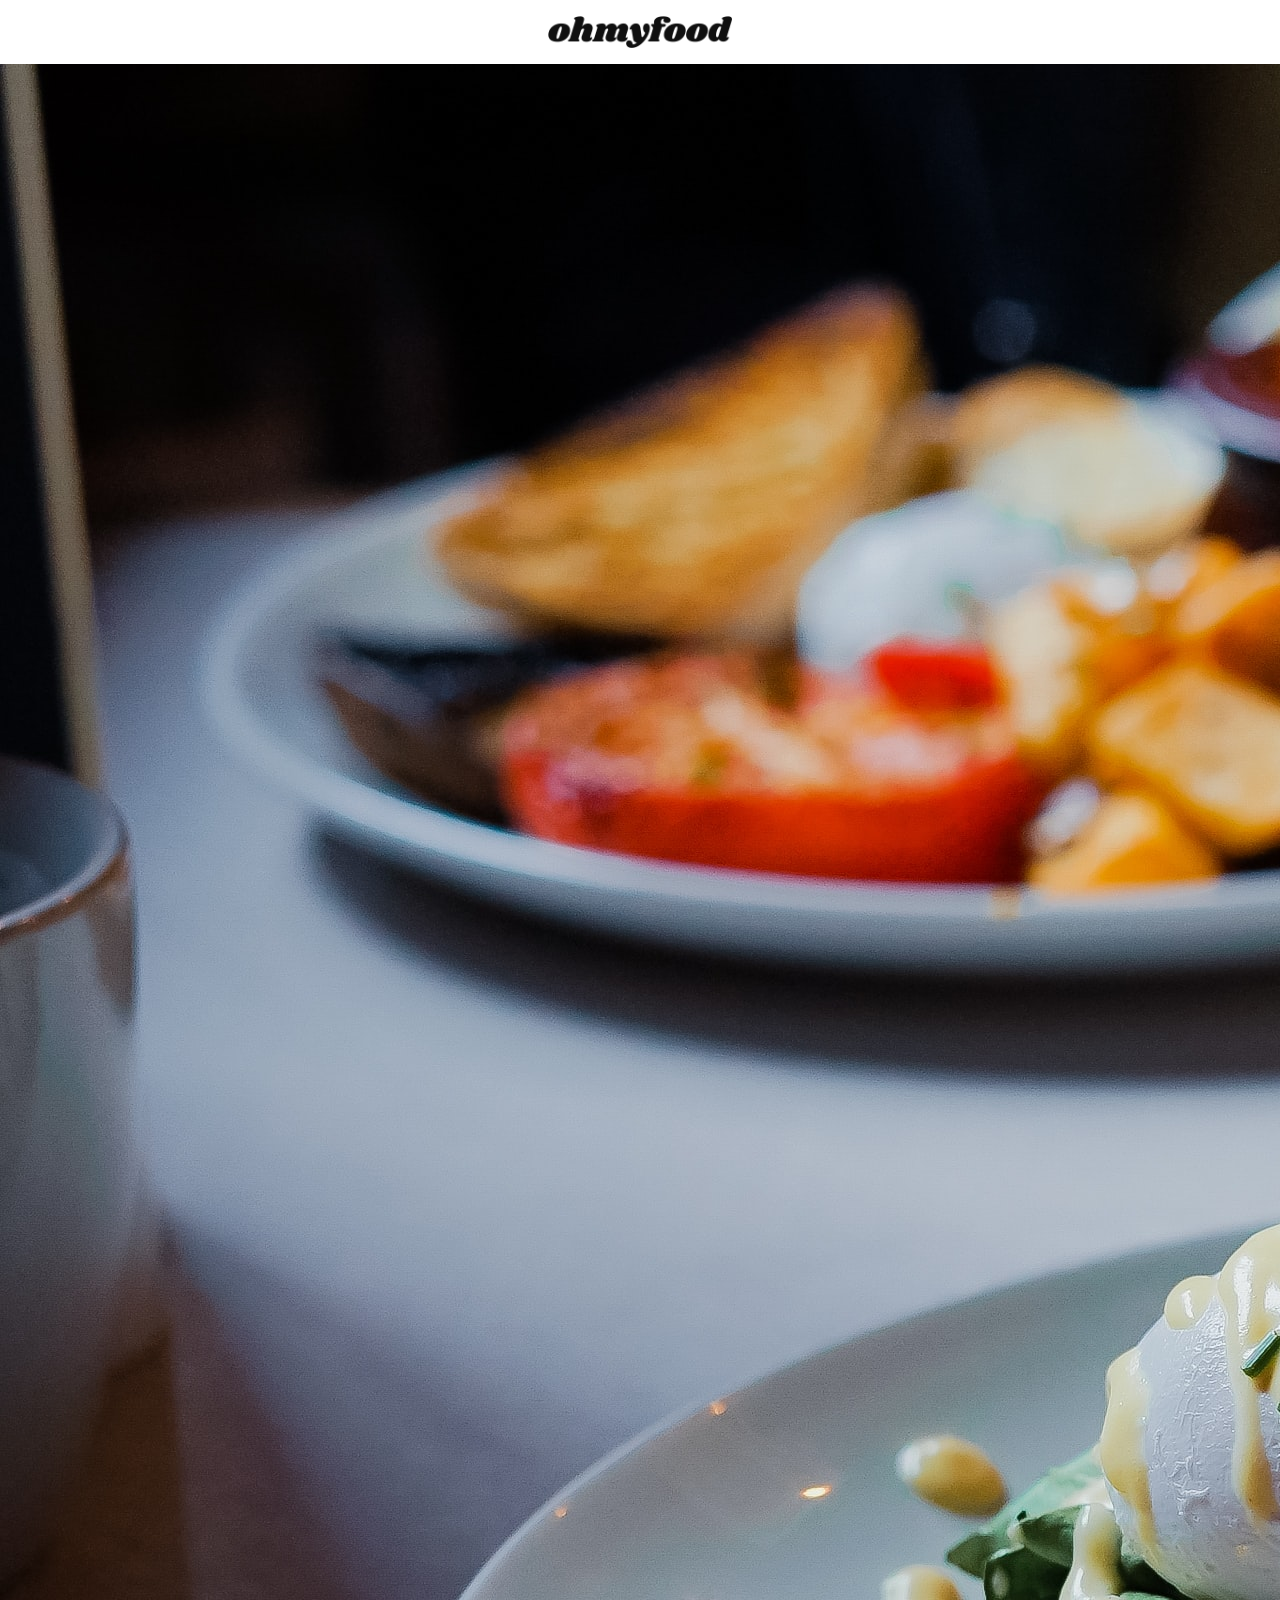
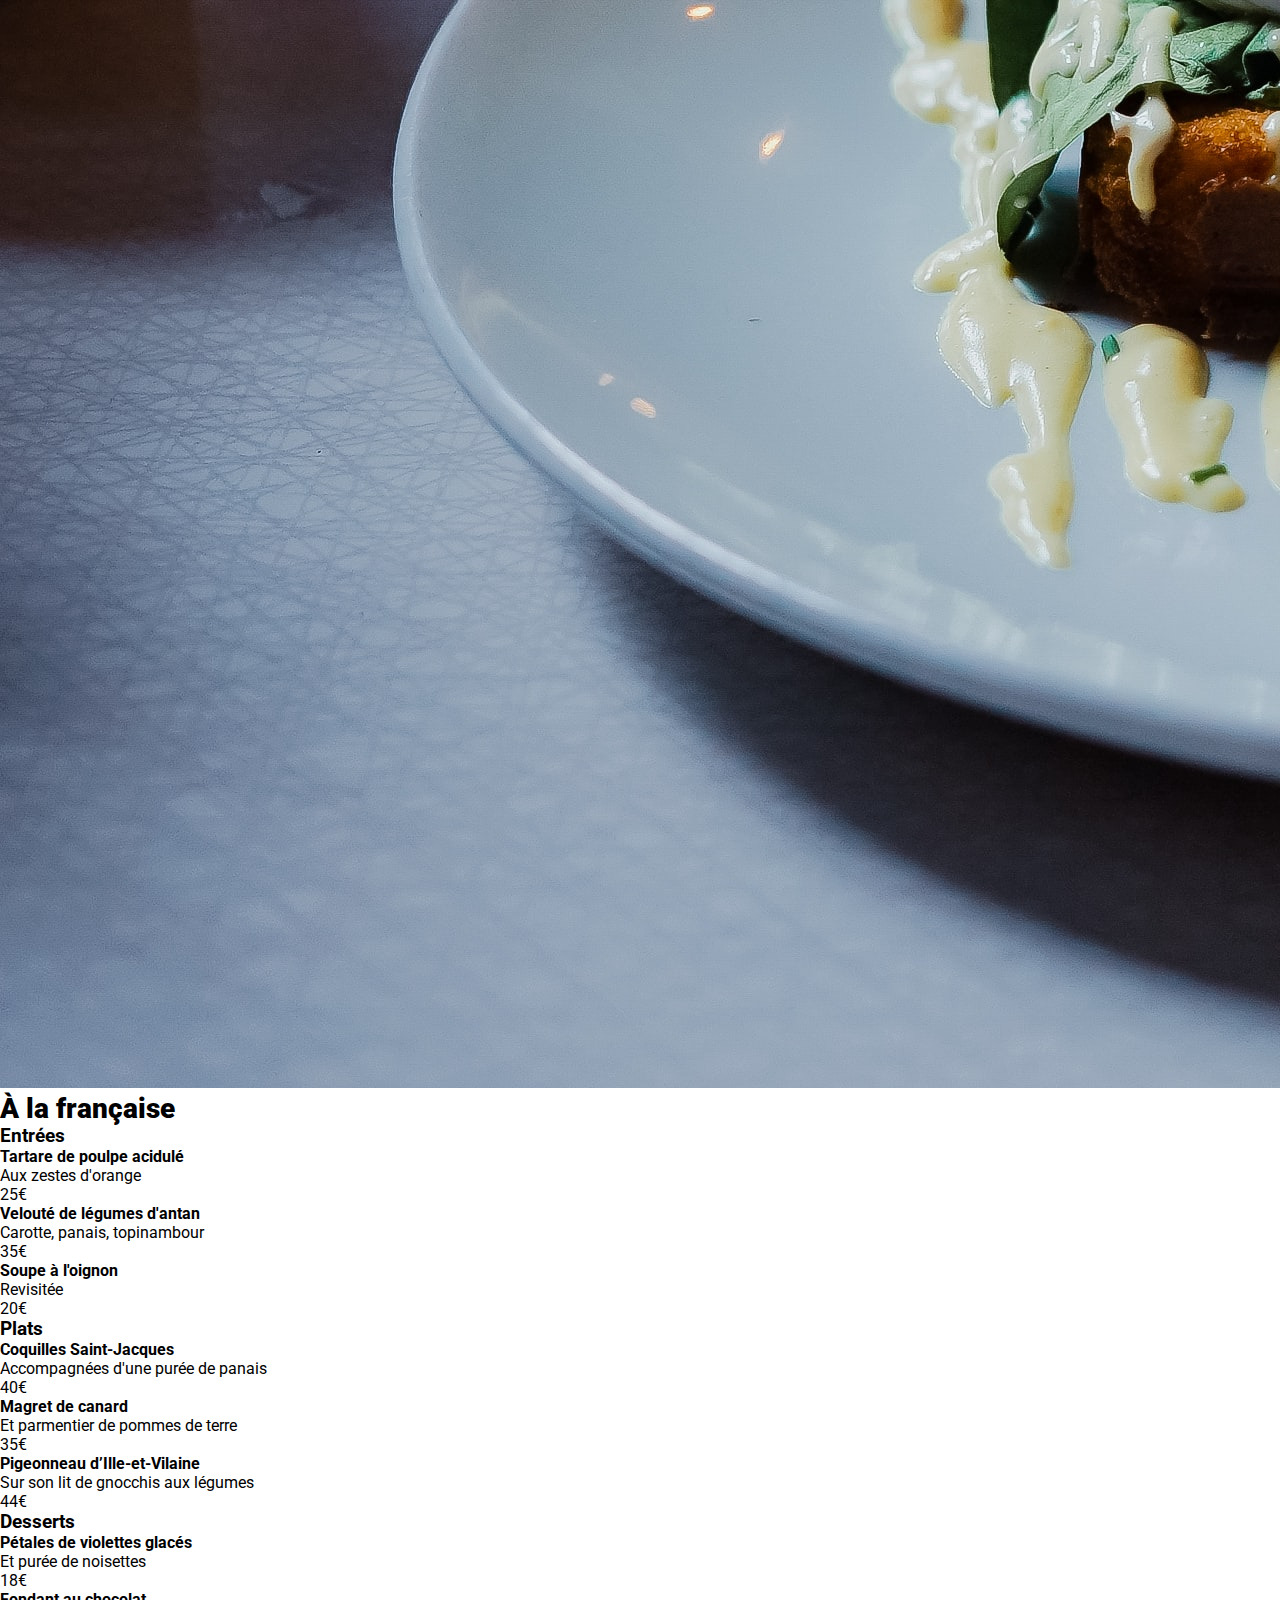
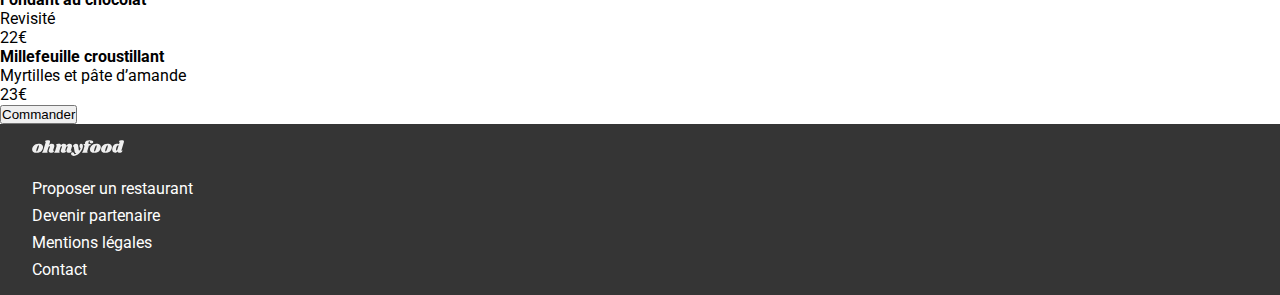
==== menu/a_la_francaise.html @ ee27cae1 "Menu - A la française" ====
<!DOCTYPE html>
<html lang="fr">
<head>
    <meta charset="UTF-8">
    <meta name="viewport" content="width=device-width, initial-scale=1.0">
    <title>Menu - À la française</title>
    <!-- Font Awesome-->
    <link rel="stylesheet" 
            href="https://cdnjs.cloudflare.com/ajax/libs/font-awesome/6.2.0/css/all.min.css" 
            integrity="sha512-xh6O/CkQoPOWDdYTDqeRdPCVd1SpvCA9XXcUnZS2FmJNp1coAFzvtCN9BmamE+4aHK8yyUHUSCcJHgXloTyT2A==" 
            crossorigin="anonymous" 
            referrerpolicy="no-referrer" >
    <!-- Google Font -->
    <link rel="preconnect" href="https://fonts.googleapis.com">
    <link rel="preconnect" href="https://fonts.gstatic.com" crossorigin>
    <link href="https://fonts.googleapis.com/css2?family=Roboto:wght@100;300;400;500;700;900&family=Shrikhand&display=swap" rel="stylesheet">
    <!-- CSS -->
    <link rel="stylesheet" href="../css/main.css">
</head>
<body>
    
    <header class="header">
        <a href="../index.html">
            <i class="fa-solid fa-arrow-left header__icon"></i>
        </a>
        <h1 class="header__logo">
            <img class="header__img" src="../images/logo/ohmyfood.png" alt="Ohmyfood">
        </h1>
    </header>

    <main class="main">
        <!-- Section dédiée à l'image du restaurant -->
        <aside class="background">
            <img class="background__img" src="../images/restaurants/toa-heftiba-DQKerTsQwi0-unsplash.jpg">
        </aside>

        <!-- Section dédiée aux menus -->
        <section id="menu" class="menu">
            <header class="menu__header">
                <h2 class="menu__title">À la française</h2>
                <i></i>
                <i></i>
            </header>
            
            <div class="submenus">

                <section class="submenu">
                    <h3 class="submenu__title">Entrées</h3>
                    <div class="menu-item">
                        <header class="menu-item__header">
                            <h4 class="menu-item__title">Tartare de poulpe acidulé</h4>
                            <p class="menu-item__desc">Aux zestes d'orange</p>
                        </header>
                        <span class="menu-item__price">25€</span>
                    </div>
                    <div class="menu-item">
                        <header class="menu-item__header">
                            <h4 class="menu-item__title">Velouté de légumes d'antan</h4>
                            <p class="menu-item__desc">Carotte, panais, topinambour</p>
                        </header>
                        <span class="menu-item__price">35€</span>
                    </div>
                    <div class="menu-item">
                        <header class="menu-item__header">
                            <h4 class="menu-item__title">Soupe à l'oignon</h4>
                            <p class="menu-item__desc">Revisitée</p>
                        </header>
                        <span class="menu-item__price">20€</span>
                    </div>
                </section>

                <section class="submenu">
                    <h3 class="submenu__title">Plats</h3>
                    <div class="menu-item">
                        <header class="menu-item__header">
                            <h4 class="menu-item__title">Coquilles Saint-Jacques</h4>
                            <p class="menu-item__desc">Accompagnées d'une purée de panais</p>
                        </header>
                        <span class="menu-item__price">40€</span>
                    </div>
                    <div class="menu-item">
                        <header class="menu-item__header">
                            <h4 class="menu-item__title">Magret de canard</h4>
                            <p class="menu-item__desc">Et parmentier de pommes de terre</p>
                        </header>
                        <span class="menu-item__price">35€</span>
                    </div>
                    <div class="menu-item">
                        <header class="menu-item__header">
                            <h4 class="menu-item__title">Pigeonneau d’Ille-et-Vilaine</h4>
                            <p class="menu-item__desc">Sur son lit de gnocchis aux légumes</p>
                        </header>
                        <span class="menu-item__price">44€</span>
                    </div>
                </section>

                <section class="submenu">
                    <h3 class="submenu__title">Desserts</h3>
                    <div class="menu-item">
                        <header class="menu-item__header">
                            <h4 class="menu-item__title">Pétales de violettes glacés</h4>
                            <p class="menu-item__desc">Et purée de noisettes</p>
                        </header>
                        <span class="menu-item__price">18€</span>
                    </div>
                    <div class="menu-item">
                        <header class="menu-item__header">
                            <h4 class="menu-item__title">Fondant au chocolat</h4>
                            <p class="menu-item__desc">Revisité</p>
                        </header>
                        <span class="menu-item__price">22€</span>
                    </div>
                    <div class="menu-item">
                        <header class="menu-item__header">
                            <h4 class="menu-item__title">Millefeuille croustillant</h4>
                            <p class="menu-item__desc">Myrtilles et pâte d’amande</p>
                        </header>
                        <span class="menu-item__price">23€</span>
                    </div>
                </section>

            </div>

            <footer class="menu__footer">
                <button class="menu__btn">Commander</button>
            </footer>

        </section>

    </main>

    <footer id="footer" class="footer">
        <h4 class="footer__title">
            <img class="footer__logo" src="../images/logo/ohmyfood@2x.svg">
        </h4>
        <ul class="footer__list">
            <li class="footer__item">
                <a class="footer__link" href="#footer">
                    <i class="fa-solid fa-utensils footer__icon"></i>
                    Proposer un restaurant
                </a>
            </li>

            <li class="footer__item">
                <a class="footer__link" href="#footer">
                    <i class="fa-solid fa-handshake-angle footer__icon"></i>
                    Devenir partenaire
                </a>
            </li>

            <li class="footer__item">
                <a class="footer__link" href="#footer">Mentions légales</a>
            </li>

            <li class="footer__item">
                <a class="footer__link" href="mailto: contact@ohmyfood.com" target="_blank">Contact</a>
            </li>
        </ul>
    </footer>
    
</body>
</html>
---- css/main.css ----
@charset "UTF-8";
/*
    Author : Bertrand Sudre ;
*/
/* Color */
/* Font */
/* Weight */
/* Shadow */
/* Border */
* {
  margin: 0;
  padding: 0;
}

body {
  height: 100%;
}

/* Annulation des valeurs par défaut des navigateurs */
body {
  font-family: "Roboto", sans-serif;
}

h2 {
  font-size: 1.75rem;
  font-weight: 900;
}

.ordered-list {
  display: flex;
  flex-direction: column;
  gap: 1.25rem;
  margin: 2rem 0;
  padding: 0 0 0 0.5rem;
  list-style: none;
  counter-reset: item;
  font-size: 1.2rem;
}
.ordered-list__item {
  counter-increment: item;
  display: flex;
  align-items: center;
  padding: 1.5rem 1.5rem 1.5rem 0;
  position: relative;
  background-color: #F7F7F7;
  border-radius: 20px;
  box-shadow: 0px 5px 5px 0px rgba(0, 0, 0, 0.25);
}
.ordered-list__item:before {
  content: counter(item);
  display: inline-flex;
  justify-content: center;
  align-items: center;
  position: absolute;
  left: -0.6rem;
  width: 1.5rem;
  height: 1.5rem;
  font-size: 1rem;
  border-radius: 100%;
  background: #9356DC;
  color: white;
}
.ordered-list__item--highlight {
  background-color: rgba(147, 86, 220, 0.1);
}
.ordered-list__icon {
  color: #7E7E7E;
  font-size: 1.5rem;
  width: 27px;
  margin: 0 1rem 0 2rem;
  align-self: center;
}
.ordered-list__icon--highlight {
  color: #9356DC;
}
.ordered-list__text {
  font-weight: 500;
}

.card {
  display: block;
  position: relative;
  border-radius: 1rem;
  background-color: #fff;
  text-decoration: none;
  color: #000;
  box-shadow: 0px 5px 5px 0px rgba(0, 0, 0, 0.25);
}
.card__img {
  height: 13rem;
  width: 100%;
  border-radius: 1rem 1rem 0 0;
  -o-object-fit: cover;
     object-fit: cover;
}
.card__new {
  padding: 0.5rem 0.75rem;
  position: absolute;
  top: 1rem;
  right: 1rem;
  border-radius: 0.25rem;
  background-color: #99E2D0;
  color: #1b6150;
}
.card__footer {
  display: flex;
  justify-content: space-between;
  padding: 1rem;
}

.header {
  height: 2rem;
  padding: 1rem 0 1rem 0;
  text-align: center;
  vertical-align: center;
}
.header > h1 {
  height: 100%;
}
.header__img {
  height: 100%;
}

.footer {
  background-color: #353535;
  padding: 1rem 2rem;
}
.footer__title {
  font-family: "Shrikhand", cursive;
  color: #fff;
  margin-bottom: 1rem;
}
.footer__logo {
  height: 1rem;
  filter: invert(1);
}
.footer__link {
  text-decoration: none;
  color: #fff;
}
.footer__list {
  display: flex;
  flex-direction: column;
  gap: 0.5rem;
}
.footer__item {
  list-style: none;
}

.location {
  display: flex;
  justify-content: center;
  padding: 1.25rem 1rem;
  font-size: 1.25rem;
  color: #353535;
  background-color: #EAEAEA;
  box-shadow: 0px 5px 5px -5px rgba(0, 0, 0, 0.25) inset;
}
.location__icon {
  margin-right: 1rem;
}
.location__text {
  font-weight: 500;
}

.introduction {
  padding: 2rem 1rem 4rem 1rem;
  text-align: center;
  background-color: #F7F7F7;
}
.introduction__title {
  margin-bottom: 1rem;
}
.introduction__subtitle {
  margin-bottom: 3rem;
  font-weight: 300;
  color: #353535;
}
.introduction__link {
  color: #fff;
  text-decoration: none;
  padding: 1rem 1.25rem;
  border-radius: 40px;
  box-shadow: 0px 5px 5px 0px rgba(0, 0, 0, 0.25);
  background: linear-gradient(355deg, #9356DC 10%, #FF79DA 90%);
  font-weight: 500;
}

.functioning {
  padding: 3rem 1.5rem;
}

.restaurants {
  padding: 3rem 1.5rem;
  background-color: #F7F7F7;
}

.cards {
  margin: 2rem 0 0 0;
  display: flex;
  flex-direction: column;
  gap: 2rem;
}/*# sourceMappingURL=main.css.map */
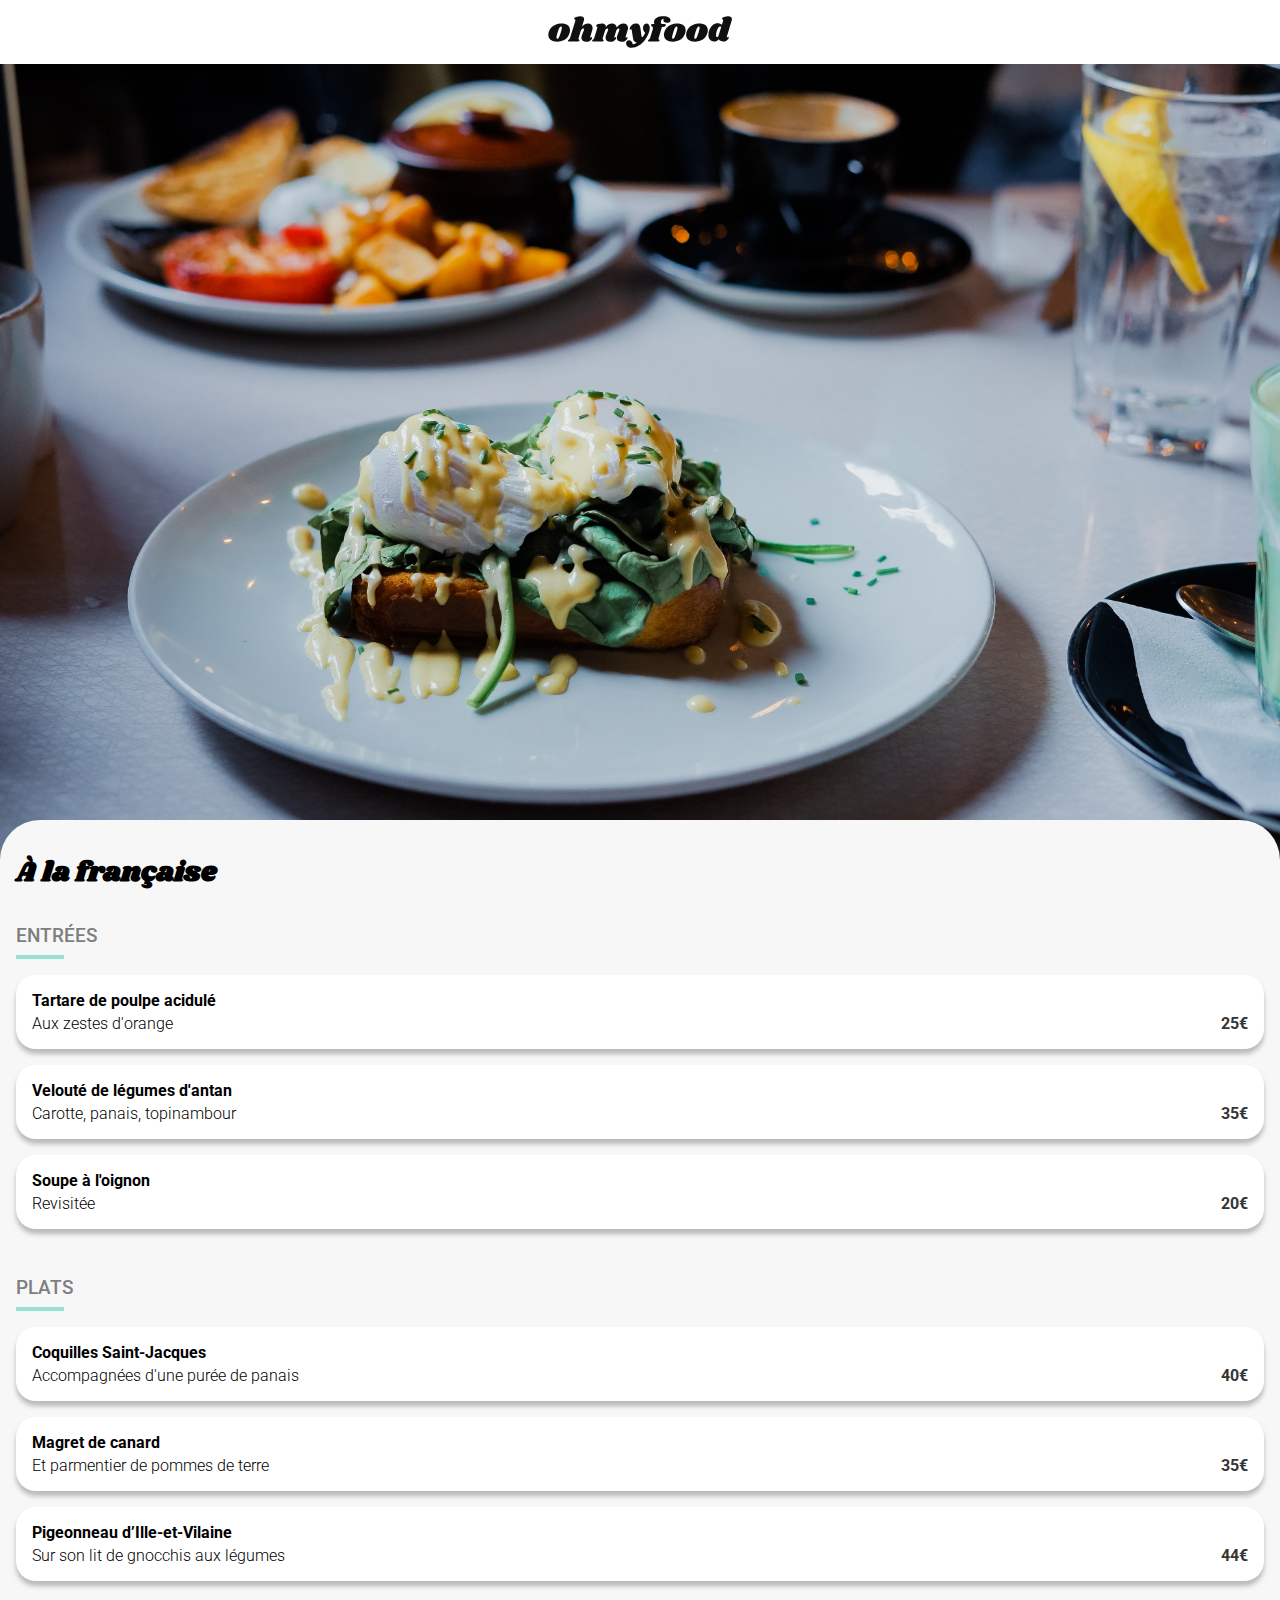
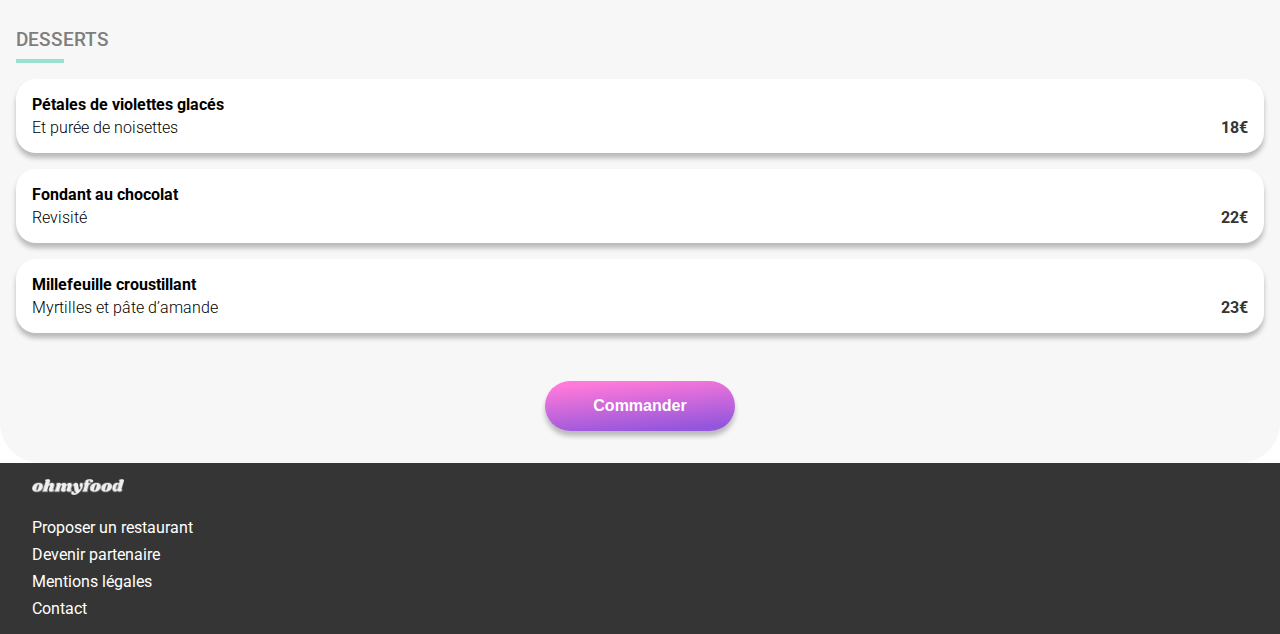
==== commit 0739b3dd: "Menu" ====
--- a/menu/a_la_francaise.html
+++ b/menu/a_la_francaise.html
@@ -24,14 +24,16 @@
             <i class="fa-solid fa-arrow-left header__icon"></i>
         </a>
         <h1 class="header__logo">
-            <img class="header__img" src="../images/logo/ohmyfood.png" alt="Ohmyfood">
+            <a class="header__link" href="../index.html">
+                <img class="header__img" src="../images/logo/ohmyfood@2x.svg" alt="ohmyfood">
+            </a>
         </h1>
     </header>
 
     <main class="main">
         <!-- Section dédiée à l'image du restaurant -->
         <aside class="background">
-            <img class="background__img" src="../images/restaurants/toa-heftiba-DQKerTsQwi0-unsplash.jpg">
+            <img class="background__img" src="../images/restaurants/toa-heftiba-DQKerTsQwi0-unsplash.jpg" alt="image d'un plat du restaurant">
         </aside>
 
         <!-- Section dédiée aux menus -->
@@ -131,7 +133,7 @@
 
     <footer id="footer" class="footer">
         <h4 class="footer__title">
-            <img class="footer__logo" src="../images/logo/ohmyfood@2x.svg">
+            <img class="footer__logo" src="../images/logo/ohmyfood.png" alt="ohmyfood">
         </h4>
         <ul class="footer__list">
             <li class="footer__item">
@@ -153,7 +155,7 @@
             </li>
 
             <li class="footer__item">
-                <a class="footer__link" href="mailto: contact@ohmyfood.com" target="_blank">Contact</a>
+                <a class="footer__link" href="mailto:contact@ohmyfood.com" target="_blank">Contact</a>
             </li>
         </ul>
     </footer>
--- a/css/main.css
+++ b/css/main.css
@@ -14,6 +14,8 @@
 
 body {
   height: 100%;
+  max-width: 1400px;
+  margin: auto;
 }
 
 /* Annulation des valeurs par défaut des navigateurs */
@@ -108,13 +110,63 @@
   padding: 1rem;
 }
 
+.submenu {
+  display: flex;
+  flex-direction: column;
+  gap: 1rem;
+  margin-bottom: 3rem;
+}
+.submenu__title {
+  text-transform: uppercase;
+  color: #7E7E7E;
+  font-weight: 500;
+  padding-bottom: 0.5rem;
+  border-bottom-style: solid;
+  border-bottom-width: 0.25rem;
+  border-bottom-color: #99E2D0;
+  width: 3rem;
+}
+
+.menu-item {
+  display: flex;
+  justify-content: space-between;
+  align-items: flex-end;
+  background: #fff;
+  padding: 1rem;
+  border-radius: 20px;
+  box-shadow: 0px 5px 5px 0px rgba(0, 0, 0, 0.25);
+}
+.menu-item__header {
+  display: flex;
+  flex-direction: column;
+  gap: 0.25rem;
+}
+.menu-item__title {
+  font-weight: 700;
+}
+.menu-item__desc {
+  font-weight: 300;
+}
+.menu-item__price {
+  font-weight: 700;
+  color: #353535;
+}
+
 .header {
   height: 2rem;
   padding: 1rem 0 1rem 0;
   text-align: center;
   vertical-align: center;
-}
-.header > h1 {
+  position: relative;
+}
+.header__icon {
+  position: absolute;
+  left: 1rem;
+  font-size: 1.5rem;
+  color: #000;
+  vertical-align: center;
+}
+.header__logo {
   height: 100%;
 }
 .header__img {
@@ -200,4 +252,41 @@
   display: flex;
   flex-direction: column;
   gap: 2rem;
+}
+
+.background {
+  width: 100%;
+}
+.background__img {
+  width: 100%;
+  max-height: 50rem;
+  -o-object-fit: cover;
+     object-fit: cover;
+}
+
+.menu {
+  padding: 2rem 1rem;
+  background-color: #F7F7F7;
+  border-radius: 40px;
+  margin-top: -3rem;
+  position: relative;
+}
+.menu__header {
+  margin-bottom: 2rem;
+}
+.menu__title {
+  font-family: "Shrikhand", cursive;
+}
+.menu__footer {
+  text-align: center;
+}
+.menu__btn {
+  font-size: 1rem;
+  border: none;
+  color: #fff;
+  padding: 1rem 3rem;
+  border-radius: 40px;
+  box-shadow: 0px 5px 5px 0px rgba(0, 0, 0, 0.25);
+  background: linear-gradient(355deg, #9356DC 10%, #FF79DA 90%);
+  font-weight: 700;
 }/*# sourceMappingURL=main.css.map */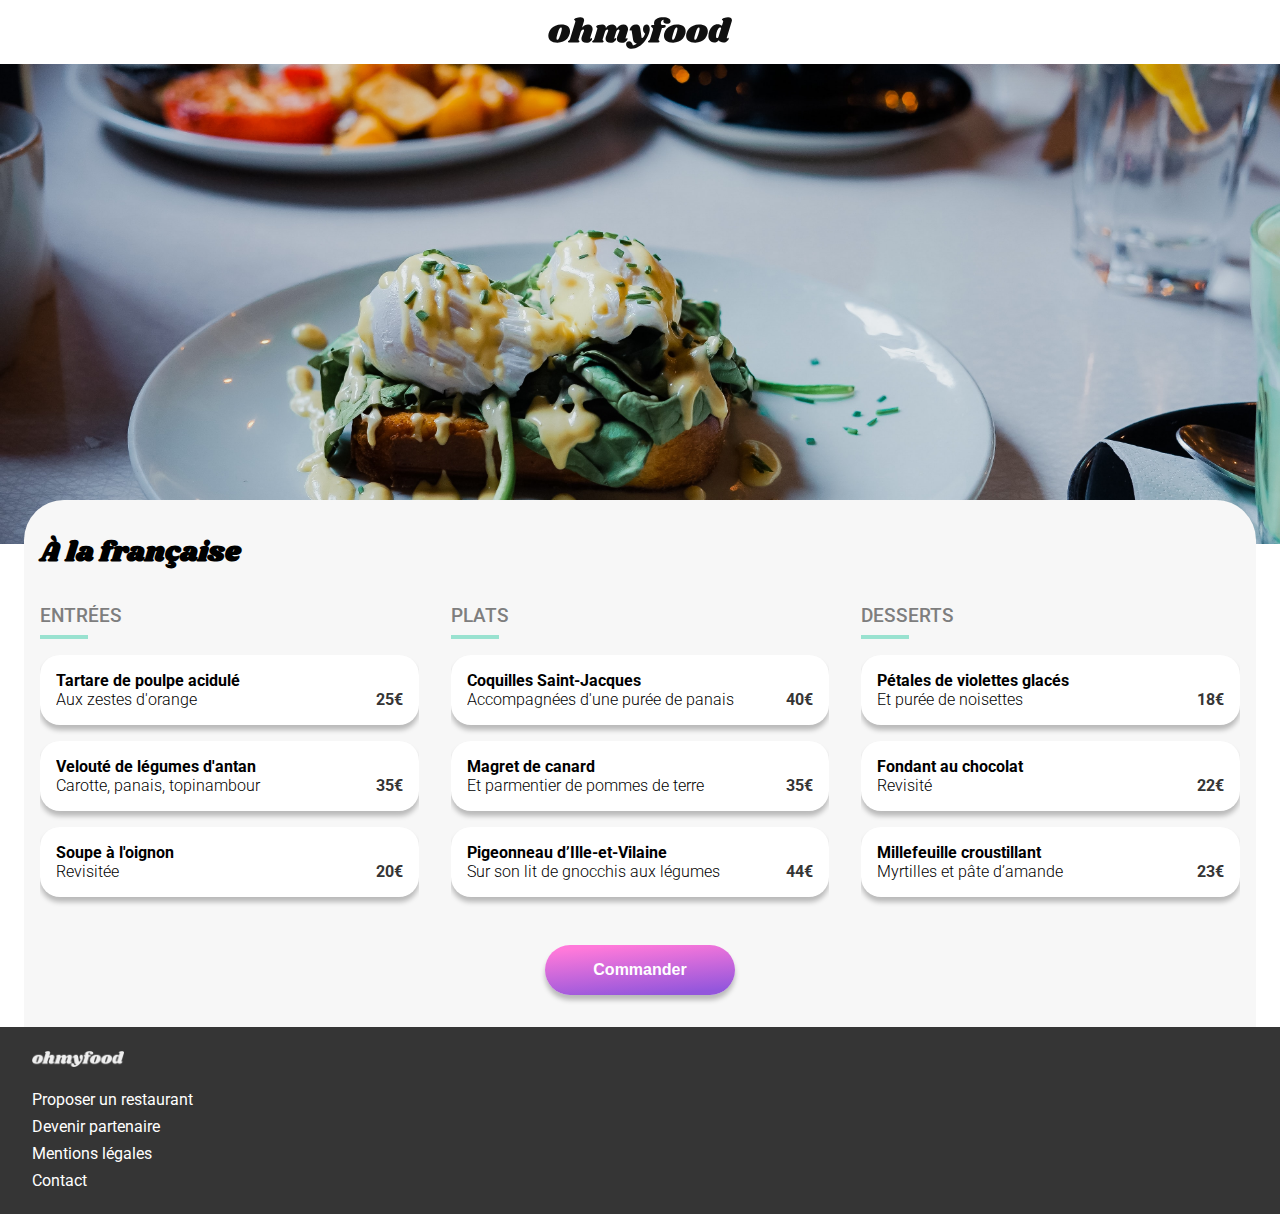
==== commit 493a4867: "Mise en place des animations" ====
--- a/menu/a_la_francaise.html
+++ b/menu/a_la_francaise.html
@@ -40,91 +40,141 @@
         <section id="menu" class="menu">
             <header class="menu__header">
                 <h2 class="menu__title">À la française</h2>
-                <i></i>
-                <i></i>
+                <div class="card__btn">
+                    <i class="fa-regular fa-heart fa-2x menu__icon card__icon card__icon--empty"></i>
+                    <i class="fa-solid fa-heart fa-2x menu__icon card__icon card__icon--fill"></i>
+                </div>
             </header>
             
             <div class="submenus">
 
                 <section class="submenu">
                     <h3 class="submenu__title">Entrées</h3>
-                    <div class="menu-item">
+                    <div class="delay-0 menu-item">
                         <header class="menu-item__header">
                             <h4 class="menu-item__title">Tartare de poulpe acidulé</h4>
                             <p class="menu-item__desc">Aux zestes d'orange</p>
                         </header>
                         <span class="menu-item__price">25€</span>
-                    </div>
-                    <div class="menu-item">
+                        <div class="menu-item__verif">
+                            <div class="menu-item__animatedIcon">
+                                <i class="fa-solid fa-check menu-item__icon"></i>
+                            </div>
+                        </div>
+                    </div>
+
+                    <div class="delay-1 menu-item">
                         <header class="menu-item__header">
                             <h4 class="menu-item__title">Velouté de légumes d'antan</h4>
                             <p class="menu-item__desc">Carotte, panais, topinambour</p>
                         </header>
                         <span class="menu-item__price">35€</span>
-                    </div>
-                    <div class="menu-item">
+                        <div class="menu-item__verif">
+                            <div class="menu-item__animatedIcon">
+                                <i class="fa-solid fa-check menu-item__icon"></i>
+                            </div>
+                        </div>
+                    </div>
+
+                    <div class="delay-2 menu-item">
                         <header class="menu-item__header">
                             <h4 class="menu-item__title">Soupe à l'oignon</h4>
                             <p class="menu-item__desc">Revisitée</p>
                         </header>
                         <span class="menu-item__price">20€</span>
-                    </div>
+                        <div class="menu-item__verif">
+                            <div class="menu-item__animatedIcon">
+                                <i class="fa-solid fa-check menu-item__icon"></i>
+                            </div>
+                        </div>
+                    </div>
+
                 </section>
 
                 <section class="submenu">
                     <h3 class="submenu__title">Plats</h3>
-                    <div class="menu-item">
+                    <div class="delay-3 menu-item">
                         <header class="menu-item__header">
                             <h4 class="menu-item__title">Coquilles Saint-Jacques</h4>
                             <p class="menu-item__desc">Accompagnées d'une purée de panais</p>
                         </header>
                         <span class="menu-item__price">40€</span>
-                    </div>
-                    <div class="menu-item">
+                        <div class="menu-item__verif">
+                            <div class="menu-item__animatedIcon">
+                                <i class="fa-solid fa-check menu-item__icon"></i>
+                            </div>
+                        </div>
+                    </div>
+                    <div class="delay-4 menu-item">
                         <header class="menu-item__header">
                             <h4 class="menu-item__title">Magret de canard</h4>
                             <p class="menu-item__desc">Et parmentier de pommes de terre</p>
                         </header>
                         <span class="menu-item__price">35€</span>
-                    </div>
-                    <div class="menu-item">
+                        <div class="menu-item__verif">
+                            <div class="menu-item__animatedIcon">
+                                <i class="fa-solid fa-check menu-item__icon"></i>
+                            </div>
+                        </div>
+                    </div>
+                    <div class="delay-5 menu-item">
                         <header class="menu-item__header">
                             <h4 class="menu-item__title">Pigeonneau d’Ille-et-Vilaine</h4>
                             <p class="menu-item__desc">Sur son lit de gnocchis aux légumes</p>
                         </header>
                         <span class="menu-item__price">44€</span>
+                        <div class="menu-item__verif">
+                            <div class="menu-item__animatedIcon">
+                                <i class="fa-solid fa-check menu-item__icon"></i>
+                            </div>
+                        </div>
                     </div>
                 </section>
 
                 <section class="submenu">
                     <h3 class="submenu__title">Desserts</h3>
-                    <div class="menu-item">
+                    <div class="delay-6 menu-item">
                         <header class="menu-item__header">
                             <h4 class="menu-item__title">Pétales de violettes glacés</h4>
                             <p class="menu-item__desc">Et purée de noisettes</p>
                         </header>
                         <span class="menu-item__price">18€</span>
-                    </div>
-                    <div class="menu-item">
+                        <div class="menu-item__verif">
+                            <div class="menu-item__animatedIcon">
+                                <i class="fa-solid fa-check menu-item__icon"></i>
+                            </div>
+                        </div>
+                    </div>
+                    <div class="delay-7 menu-item">
                         <header class="menu-item__header">
                             <h4 class="menu-item__title">Fondant au chocolat</h4>
                             <p class="menu-item__desc">Revisité</p>
                         </header>
                         <span class="menu-item__price">22€</span>
-                    </div>
-                    <div class="menu-item">
+                        <div class="menu-item__verif">
+                            <div class="menu-item__animatedIcon">
+                                <i class="fa-solid fa-check menu-item__icon"></i>
+                            </div>
+                        </div>
+                    </div>
+                    <div class="delay-8 menu-item">
                         <header class="menu-item__header">
                             <h4 class="menu-item__title">Millefeuille croustillant</h4>
                             <p class="menu-item__desc">Myrtilles et pâte d’amande</p>
                         </header>
                         <span class="menu-item__price">23€</span>
+                        <div class="menu-item__verif">
+                            <div class="menu-item__animatedIcon">
+                                <i class="fa-solid fa-check menu-item__icon"></i>
+                            </div>
+                        </div>
                     </div>
                 </section>
 
             </div>
 
             <footer class="menu__footer">
-                <button class="menu__btn">Commander</button>
+                <button class="menu__btn button">Commander</button>
             </footer>
 
         </section>
--- a/css/main.css
+++ b/css/main.css
@@ -7,6 +7,7 @@
 /* Weight */
 /* Shadow */
 /* Border */
+/* Width */
 * {
   margin: 0;
   padding: 0;
@@ -14,7 +15,6 @@
 
 body {
   height: 100%;
-  max-width: 1400px;
   margin: auto;
 }
 
@@ -26,6 +26,67 @@
 h2 {
   font-size: 1.75rem;
   font-weight: 900;
+}
+
+@-webkit-keyframes appear {
+  0% {
+    transform: scale(0);
+  }
+  100% {
+    transform: scale(1);
+  }
+}
+
+@keyframes appear {
+  0% {
+    transform: scale(0);
+  }
+  100% {
+    transform: scale(1);
+  }
+}
+@-webkit-keyframes loader {
+  100% {
+    opacity: 0;
+    z-index: -1;
+  }
+}
+@keyframes loader {
+  100% {
+    opacity: 0;
+    z-index: -1;
+  }
+}
+@-webkit-keyframes spin {
+  0% {
+    transform: rotate(0deg);
+  }
+  100% {
+    transform: rotate(360deg);
+  }
+}
+@keyframes spin {
+  0% {
+    transform: rotate(0deg);
+  }
+  100% {
+    transform: rotate(360deg);
+  }
+}
+.button {
+  color: #fff;
+  text-decoration: none;
+  padding: 1rem 1.25rem;
+  border-radius: 40px;
+  box-shadow: 0px 5px 5px 0px rgba(0, 0, 0, 0.25);
+  background: linear-gradient(355deg, #9356DC 10%, #FF79DA 90%);
+  font-weight: 500;
+  transition-duration: 300ms;
+  cursor: pointer;
+}
+.button:hover {
+  opacity: 0.8;
+  box-shadow: 0px 5px 5px 0px rgba(0, 0, 0, 0.75);
 }
 
 .ordered-list {
@@ -65,6 +126,11 @@
 .ordered-list__item--highlight {
   background-color: rgba(147, 86, 220, 0.1);
 }
+@media screen and (min-width: 1090px) {
+  .ordered-list__item {
+    flex: 1;
+  }
+}
 .ordered-list__icon {
   color: #7E7E7E;
   font-size: 1.5rem;
@@ -77,6 +143,11 @@
 }
 .ordered-list__text {
   font-weight: 500;
+}
+@media screen and (min-width: 1090px) {
+  .ordered-list {
+    flex-direction: row;
+  }
 }
 
 .card {
@@ -109,12 +180,44 @@
   justify-content: space-between;
   padding: 1rem;
 }
+.card__btn {
+  position: relative;
+}
+.card__icon {
+  position: absolute;
+  top: 0;
+  right: 0;
+  transition: opacity 0.4s;
+}
+.card__icon--empty {
+  opacity: 0.7;
+}
+.card__icon--empty:hover {
+  opacity: 0;
+}
+.card__icon--fill {
+  background: linear-gradient(355deg, #9356DC 10%, #FF79DA 90%);
+  -webkit-background-clip: text;
+          background-clip: text;
+  -webkit-text-fill-color: transparent;
+  opacity: 0;
+}
+.card__icon--fill:hover {
+  opacity: 1;
+}
+@media screen and (min-width: 1090px) {
+  .card {
+    flex: 0 0 48%;
+  }
+}
 
 .submenu {
   display: flex;
   flex-direction: column;
   gap: 1rem;
-  margin-bottom: 3rem;
+  padding-bottom: 1rem;
+  margin-bottom: 2rem;
+  overflow: hidden;
 }
 .submenu__title {
   text-transform: uppercase;
@@ -126,30 +229,165 @@
   border-bottom-color: #99E2D0;
   width: 3rem;
 }
+@media screen and (min-width: 1090px) {
+  .submenu {
+    flex: 1;
+  }
+}
 
 .menu-item {
   display: flex;
   justify-content: space-between;
   align-items: flex-end;
   background: #fff;
-  padding: 1rem;
+  overflow: hidden;
+  cursor: pointer;
   border-radius: 20px;
   box-shadow: 0px 5px 5px 0px rgba(0, 0, 0, 0.25);
+  -webkit-animation: appear 0.4s;
+          animation: appear 0.4s;
+  -webkit-animation-fill-mode: both;
+          animation-fill-mode: both;
 }
 .menu-item__header {
-  display: flex;
-  flex-direction: column;
-  gap: 0.25rem;
+  padding: 1rem 0 1rem 1rem;
+  flex: 1;
+  white-space: nowrap;
+  text-overflow: ellipsis;
+  overflow: hidden;
 }
 .menu-item__title {
+  margin: 0;
   font-weight: 700;
+  white-space: nowrap;
+  text-overflow: ellipsis;
+  overflow: hidden;
 }
 .menu-item__desc {
+  margin: 0;
   font-weight: 300;
+  white-space: nowrap;
+  text-overflow: ellipsis;
+  overflow: hidden;
 }
 .menu-item__price {
+  padding: 1rem 1rem 1rem 0;
   font-weight: 700;
   color: #353535;
+  display: flex;
+  justify-content: flex-end;
+  align-items: flex-end;
+  margin-left: auto;
+}
+.menu-item__verif {
+  background-color: #99E2D0;
+  height: 70px;
+  width: 4rem;
+  margin-right: -4rem;
+  display: flex;
+  align-items: center;
+  justify-content: center;
+  transition-duration: 0.4s;
+}
+.menu-item__animatedIcon {
+  height: 1.5rem;
+  width: 1.5rem;
+  display: flex;
+  align-items: center;
+  justify-content: center;
+  border-radius: 100%;
+  background-color: white;
+  transform: rotate(180deg);
+  transition-duration: 0.4s;
+}
+.menu-item__icon {
+  color: #99E2D0;
+}
+.menu-item:hover .menu-item__verif {
+  margin-right: 0;
+}
+.menu-item:hover .menu-item__animatedIcon {
+  transform: rotate(0);
+}
+
+.delay-0 {
+  -webkit-animation-delay: 0s;
+          animation-delay: 0s;
+}
+
+.delay-1 {
+  -webkit-animation-delay: 0.1s;
+          animation-delay: 0.1s;
+}
+
+.delay-2 {
+  -webkit-animation-delay: 0.2s;
+          animation-delay: 0.2s;
+}
+
+.delay-3 {
+  -webkit-animation-delay: 0.3s;
+          animation-delay: 0.3s;
+}
+
+.delay-4 {
+  -webkit-animation-delay: 0.4s;
+          animation-delay: 0.4s;
+}
+
+.delay-5 {
+  -webkit-animation-delay: 0.5s;
+          animation-delay: 0.5s;
+}
+
+.delay-6 {
+  -webkit-animation-delay: 0.6s;
+          animation-delay: 0.6s;
+}
+
+.delay-7 {
+  -webkit-animation-delay: 0.7s;
+          animation-delay: 0.7s;
+}
+
+.delay-8 {
+  -webkit-animation-delay: 0.8s;
+          animation-delay: 0.8s;
+}
+
+.delay-9 {
+  -webkit-animation-delay: 0.9s;
+          animation-delay: 0.9s;
+}
+
+.loader {
+  height: 100%;
+  width: 100%;
+  position: fixed;
+  z-index: 1;
+  background-color: hsla(0deg, 0%, 100%, 0.9);
+  -webkit-animation: loader 0.5s;
+          animation: loader 0.5s;
+  -webkit-animation-delay: 2.5s;
+          animation-delay: 2.5s;
+  -webkit-animation-fill-mode: both;
+          animation-fill-mode: both;
+}
+.loader__spin {
+  position: fixed;
+  left: 50%;
+  margin-left: -60px;
+  top: 50%;
+  margin-top: -60px;
+  border: 16px solid #f3f3f3;
+  border-radius: 50%;
+  border-right: 16px solid #9356DC;
+  border-bottom: 16px solid #FF79DA;
+  border-left: 16px solid #99E2D0;
+  width: 120px;
+  height: 120px;
+  -webkit-animation: spin 3s ease;
+          animation: spin 3s ease;
 }
 
 .header {
@@ -169,13 +407,18 @@
 .header__logo {
   height: 100%;
 }
+.header__link {
+  text-decoration: none;
+  color: black;
+  font-family: "Shrikhand", cursive;
+}
 .header__img {
   height: 100%;
 }
 
 .footer {
   background-color: #353535;
-  padding: 1rem 2rem;
+  padding: 1.5rem 2rem;
 }
 .footer__title {
   font-family: "Shrikhand", cursive;
@@ -197,6 +440,10 @@
 }
 .footer__item {
   list-style: none;
+}
+.footer__icon {
+  width: 1rem;
+  font-size: 0.8rem;
 }
 
 .location {
@@ -228,24 +475,21 @@
   font-weight: 300;
   color: #353535;
 }
-.introduction__link {
-  color: #fff;
-  text-decoration: none;
-  padding: 1rem 1.25rem;
-  border-radius: 40px;
-  box-shadow: 0px 5px 5px 0px rgba(0, 0, 0, 0.25);
-  background: linear-gradient(355deg, #9356DC 10%, #FF79DA 90%);
-  font-weight: 500;
-}
 
 .functioning {
   padding: 3rem 1.5rem;
+  max-width: 1200px;
+  margin: auto;
 }
 
 .restaurants {
   padding: 3rem 1.5rem;
   background-color: #F7F7F7;
 }
+.restaurants__container {
+  max-width: 1200px;
+  margin: auto;
+}
 
 .cards {
   margin: 2rem 0 0 0;
@@ -253,23 +497,38 @@
   flex-direction: column;
   gap: 2rem;
 }
+@media screen and (min-width: 1090px) {
+  .cards {
+    flex-direction: row;
+    flex-wrap: wrap;
+    justify-content: space-around;
+    gap: 2rem 0;
+  }
+}
 
 .background {
   width: 100%;
 }
 .background__img {
   width: 100%;
-  max-height: 50rem;
+  min-height: 10rem;
+  height: 50vw;
   -o-object-fit: cover;
      object-fit: cover;
+}
+@media screen and (min-width: 1090px) {
+  .background__img {
+    max-height: 30rem;
+  }
 }
 
 .menu {
   padding: 2rem 1rem;
   background-color: #F7F7F7;
-  border-radius: 40px;
-  margin-top: -3rem;
+  border-radius: 40px 40px 0 0;
   position: relative;
+  max-width: 1200px;
+  margin: -3rem auto 0 auto;
 }
 .menu__header {
   margin-bottom: 2rem;
@@ -277,16 +536,25 @@
 .menu__title {
   font-family: "Shrikhand", cursive;
 }
+.menu__icon {
+  bottom: 0.4rem;
+  top: auto;
+  right: 1rem;
+}
 .menu__footer {
   text-align: center;
 }
 .menu__btn {
+  border: none;
+  padding: 1rem 3rem;
   font-size: 1rem;
-  border: none;
-  color: #fff;
-  padding: 1rem 3rem;
-  border-radius: 40px;
-  box-shadow: 0px 5px 5px 0px rgba(0, 0, 0, 0.25);
-  background: linear-gradient(355deg, #9356DC 10%, #FF79DA 90%);
   font-weight: 700;
+}
+
+@media screen and (min-width: 1090px) {
+  .submenus {
+    display: flex;
+    flex-direction: row;
+    gap: 2rem;
+  }
 }/*# sourceMappingURL=main.css.map */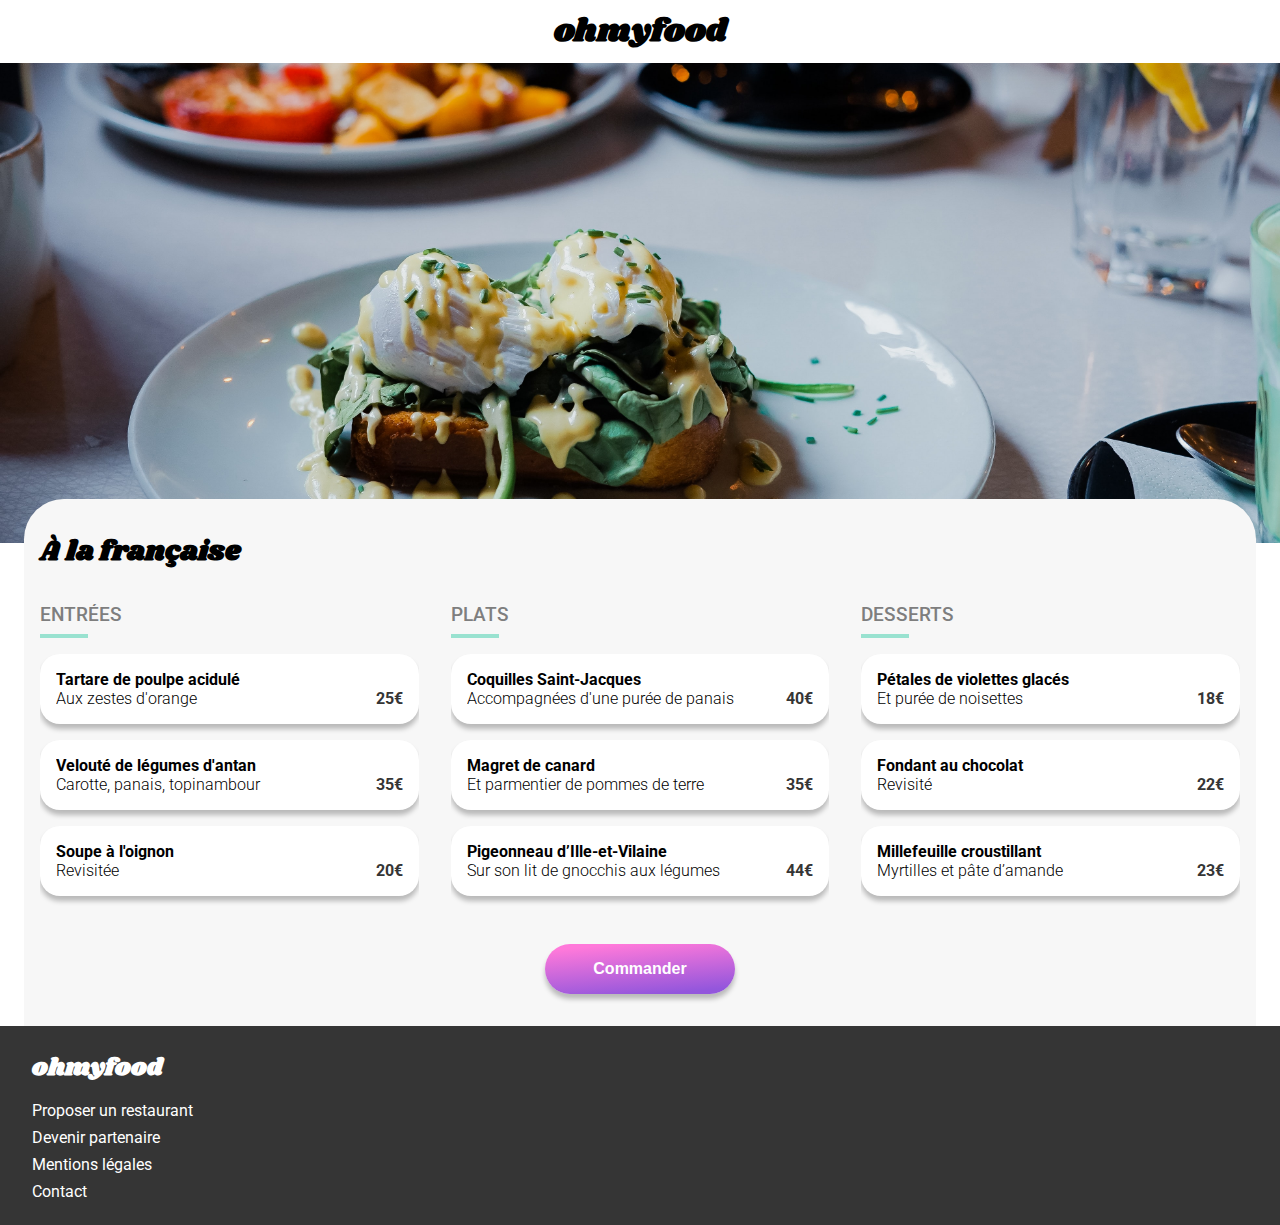
==== commit 788e0363: "Correction - no aside - title h1 and h4 (footer) without image - no footer in cards - no header in s" ====
--- a/menu/a_la_francaise.html
+++ b/menu/a_la_francaise.html
@@ -25,16 +25,16 @@
         </a>
         <h1 class="header__logo">
             <a class="header__link" href="../index.html">
-                <img class="header__img" src="../images/logo/ohmyfood@2x.svg" alt="ohmyfood">
+                ohmyfood
             </a>
         </h1>
     </header>
 
     <main class="main">
         <!-- Section dédiée à l'image du restaurant -->
-        <aside class="background">
+        <div class="background">
             <img class="background__img" src="../images/restaurants/toa-heftiba-DQKerTsQwi0-unsplash.jpg" alt="image d'un plat du restaurant">
-        </aside>
+        </div>
 
         <!-- Section dédiée aux menus -->
         <section id="menu" class="menu">
@@ -51,10 +51,10 @@
                 <section class="submenu">
                     <h3 class="submenu__title">Entrées</h3>
                     <div class="delay-0 menu-item">
-                        <header class="menu-item__header">
+                        <div class="menu-item__header">
                             <h4 class="menu-item__title">Tartare de poulpe acidulé</h4>
                             <p class="menu-item__desc">Aux zestes d'orange</p>
-                        </header>
+                        </div>
                         <span class="menu-item__price">25€</span>
                         <div class="menu-item__verif">
                             <div class="menu-item__animatedIcon">
@@ -64,10 +64,10 @@
                     </div>
 
                     <div class="delay-1 menu-item">
-                        <header class="menu-item__header">
+                        <div class="menu-item__header">
                             <h4 class="menu-item__title">Velouté de légumes d'antan</h4>
                             <p class="menu-item__desc">Carotte, panais, topinambour</p>
-                        </header>
+                        </div>
                         <span class="menu-item__price">35€</span>
                         <div class="menu-item__verif">
                             <div class="menu-item__animatedIcon">
@@ -77,10 +77,10 @@
                     </div>
 
                     <div class="delay-2 menu-item">
-                        <header class="menu-item__header">
+                        <div class="menu-item__header">
                             <h4 class="menu-item__title">Soupe à l'oignon</h4>
                             <p class="menu-item__desc">Revisitée</p>
-                        </header>
+                        </div>
                         <span class="menu-item__price">20€</span>
                         <div class="menu-item__verif">
                             <div class="menu-item__animatedIcon">
@@ -94,10 +94,10 @@
                 <section class="submenu">
                     <h3 class="submenu__title">Plats</h3>
                     <div class="delay-3 menu-item">
-                        <header class="menu-item__header">
+                        <div class="menu-item__header">
                             <h4 class="menu-item__title">Coquilles Saint-Jacques</h4>
                             <p class="menu-item__desc">Accompagnées d'une purée de panais</p>
-                        </header>
+                        </div>
                         <span class="menu-item__price">40€</span>
                         <div class="menu-item__verif">
                             <div class="menu-item__animatedIcon">
@@ -106,10 +106,10 @@
                         </div>
                     </div>
                     <div class="delay-4 menu-item">
-                        <header class="menu-item__header">
+                        <div class="menu-item__header">
                             <h4 class="menu-item__title">Magret de canard</h4>
                             <p class="menu-item__desc">Et parmentier de pommes de terre</p>
-                        </header>
+                        </div>
                         <span class="menu-item__price">35€</span>
                         <div class="menu-item__verif">
                             <div class="menu-item__animatedIcon">
@@ -118,10 +118,10 @@
                         </div>
                     </div>
                     <div class="delay-5 menu-item">
-                        <header class="menu-item__header">
+                        <div class="menu-item__header">
                             <h4 class="menu-item__title">Pigeonneau d’Ille-et-Vilaine</h4>
                             <p class="menu-item__desc">Sur son lit de gnocchis aux légumes</p>
-                        </header>
+                        </div>
                         <span class="menu-item__price">44€</span>
                         <div class="menu-item__verif">
                             <div class="menu-item__animatedIcon">
@@ -134,10 +134,10 @@
                 <section class="submenu">
                     <h3 class="submenu__title">Desserts</h3>
                     <div class="delay-6 menu-item">
-                        <header class="menu-item__header">
+                        <div class="menu-item__header">
                             <h4 class="menu-item__title">Pétales de violettes glacés</h4>
                             <p class="menu-item__desc">Et purée de noisettes</p>
-                        </header>
+                        </div>
                         <span class="menu-item__price">18€</span>
                         <div class="menu-item__verif">
                             <div class="menu-item__animatedIcon">
@@ -146,10 +146,10 @@
                         </div>
                     </div>
                     <div class="delay-7 menu-item">
-                        <header class="menu-item__header">
+                        <div class="menu-item__header">
                             <h4 class="menu-item__title">Fondant au chocolat</h4>
                             <p class="menu-item__desc">Revisité</p>
-                        </header>
+                        </div>
                         <span class="menu-item__price">22€</span>
                         <div class="menu-item__verif">
                             <div class="menu-item__animatedIcon">
@@ -158,10 +158,10 @@
                         </div>
                     </div>
                     <div class="delay-8 menu-item">
-                        <header class="menu-item__header">
+                        <div class="menu-item__header">
                             <h4 class="menu-item__title">Millefeuille croustillant</h4>
                             <p class="menu-item__desc">Myrtilles et pâte d’amande</p>
-                        </header>
+                        </div>
                         <span class="menu-item__price">23€</span>
                         <div class="menu-item__verif">
                             <div class="menu-item__animatedIcon">
@@ -183,7 +183,7 @@
 
     <footer id="footer" class="footer">
         <h4 class="footer__title">
-            <img class="footer__logo" src="../images/logo/ohmyfood.png" alt="ohmyfood">
+            ohmyfood
         </h4>
         <ul class="footer__list">
             <li class="footer__item">
--- a/css/main.css
+++ b/css/main.css
@@ -23,6 +23,10 @@
   font-family: "Roboto", sans-serif;
 }
 
+h1 {
+  font-family: "Shrikhand", cursive;
+}
+
 h2 {
   font-size: 1.75rem;
   font-weight: 900;
@@ -78,11 +82,11 @@
   text-decoration: none;
   padding: 1rem 1.25rem;
   border-radius: 40px;
+  cursor: pointer;
+  font-weight: 500;
   box-shadow: 0px 5px 5px 0px rgba(0, 0, 0, 0.25);
   background: linear-gradient(355deg, #9356DC 10%, #FF79DA 90%);
-  font-weight: 500;
   transition-duration: 300ms;
-  cursor: pointer;
 }
 .button:hover {
   opacity: 0.8;
@@ -279,6 +283,9 @@
   align-items: flex-end;
   margin-left: auto;
 }
+.menu-item__icon {
+  color: #99E2D0;
+}
 .menu-item__verif {
   background-color: #99E2D0;
   height: 70px;
@@ -288,6 +295,9 @@
   align-items: center;
   justify-content: center;
   transition-duration: 0.4s;
+}
+.menu-item:hover .menu-item__verif {
+  margin-right: 0;
 }
 .menu-item__animatedIcon {
   height: 1.5rem;
@@ -299,12 +309,6 @@
   background-color: white;
   transform: rotate(180deg);
   transition-duration: 0.4s;
-}
-.menu-item__icon {
-  color: #99E2D0;
-}
-.menu-item:hover .menu-item__verif {
-  margin-right: 0;
 }
 .menu-item:hover .menu-item__animatedIcon {
   transform: rotate(0);
@@ -391,18 +395,16 @@
 }
 
 .header {
-  height: 2rem;
-  padding: 1rem 0 1rem 0;
+  padding: 0.5rem 0 0.5rem 0;
   text-align: center;
-  vertical-align: center;
   position: relative;
 }
 .header__icon {
   position: absolute;
   left: 1rem;
+  top: 1.1rem;
   font-size: 1.5rem;
   color: #000;
-  vertical-align: center;
 }
 .header__logo {
   height: 100%;
@@ -412,9 +414,6 @@
   color: black;
   font-family: "Shrikhand", cursive;
 }
-.header__img {
-  height: 100%;
-}
 
 .footer {
   background-color: #353535;
@@ -424,10 +423,7 @@
   font-family: "Shrikhand", cursive;
   color: #fff;
   margin-bottom: 1rem;
-}
-.footer__logo {
-  height: 1rem;
-  filter: invert(1);
+  font-size: 1.5rem;
 }
 .footer__link {
   text-decoration: none;
